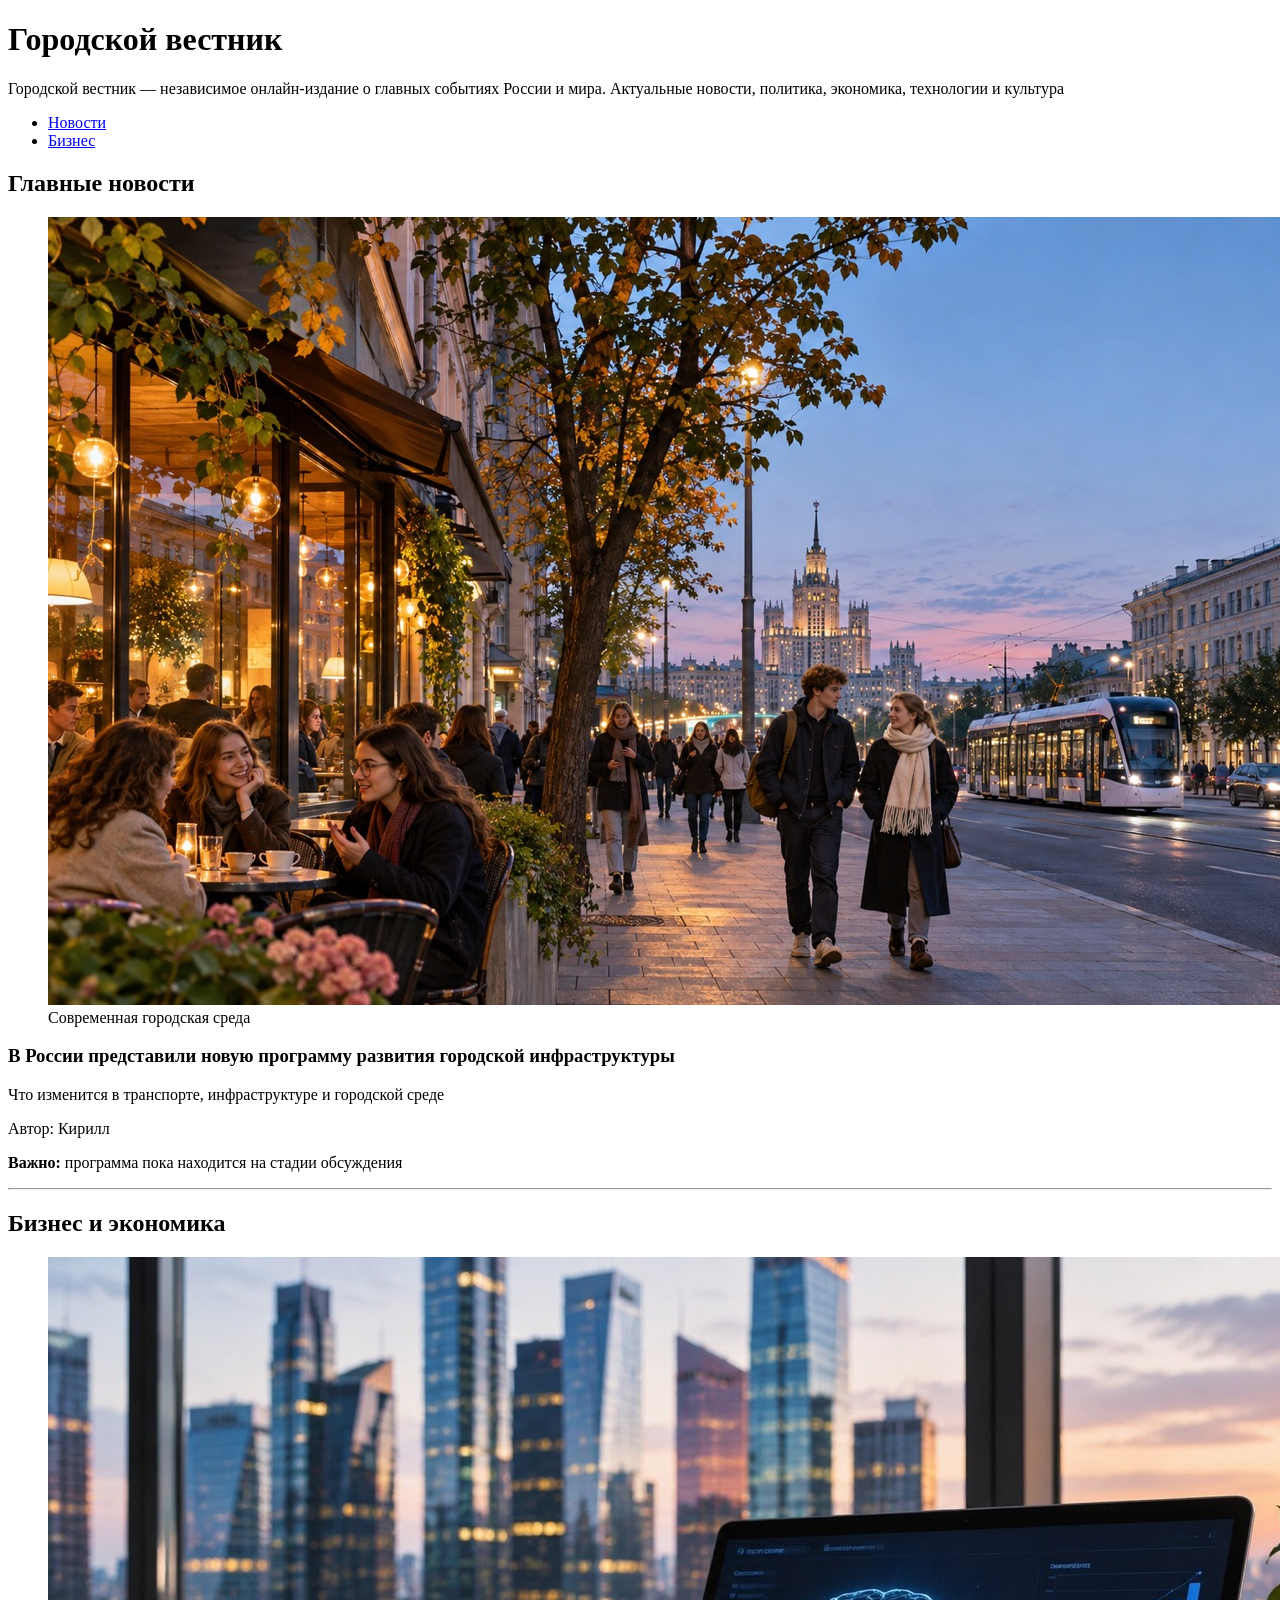
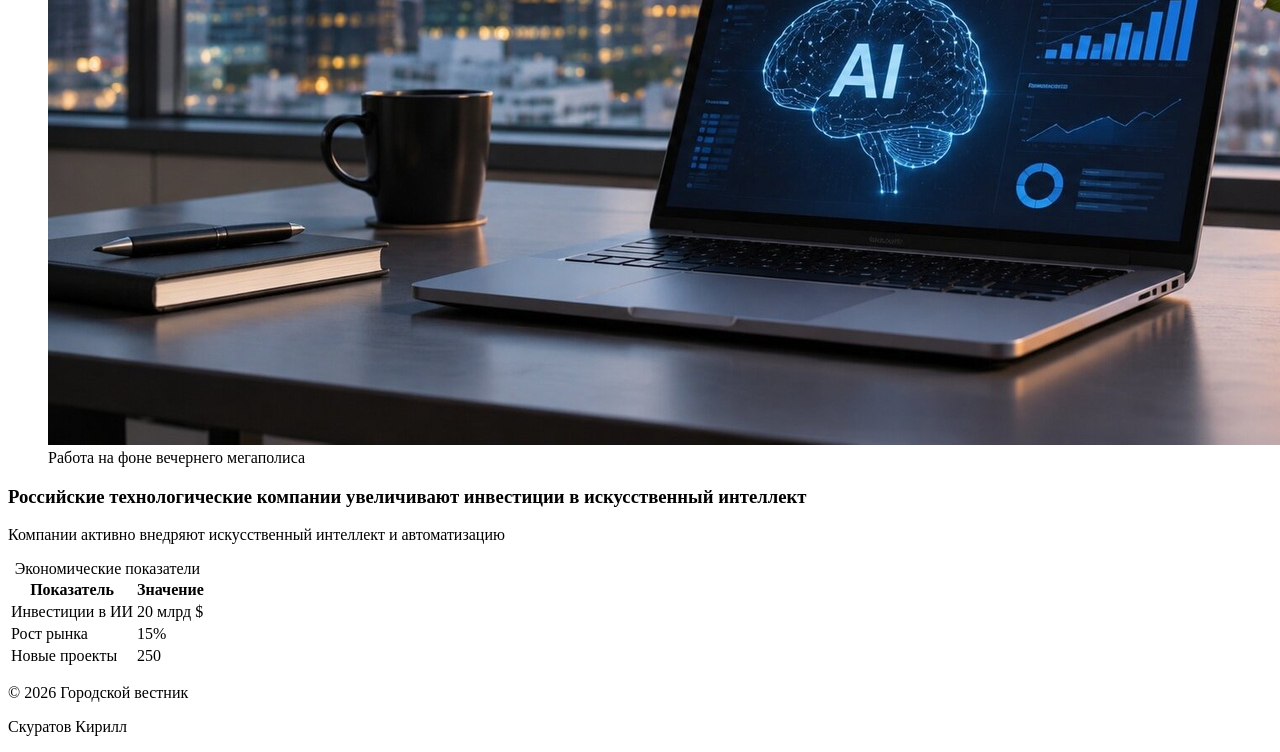
==== index.html @ a871a6bb "Создана HTML-структура онлайн-издания" ====
<!DOCTYPE html>
<html lang="ru">
<head>
    <meta charset="UTF-8">
    <title>Городской вестник</title>
</head>
<body>
    <header>
        <h1>Городской вестник</h1>
        <p>Городской вестник — независимое онлайн-издание о главных 
            событиях России и мира. Актуальные новости, политика, экономика, технологии и культура</p>
        <nav> 
            <ul>
                <li><a href="#news">Новости</a></li>
                <li><a href="#business">Бизнес</a></li>
            </ul>
        </nav>
    </header>

    <main>
        <section id="news">
            <h2>Главные новости</h2>
            <figure>
                <img src="images/hero-city.jpg" alt="Благоустройство территории">
                <figcaption>Современная городская среда</figcaption>
            </figure>
            <h3>В России представили новую программу развития городской инфраструктуры </h3>
            <p> Что изменится в транспорте, инфраструктуре и городской среде</p>
            <p>Автор: <span>Кирилл</span></p>
            <p><strong>Важно: </strong>программа пока находится на стадии обсуждения</p>
        </section>
        
        <hr>
        
        <section id="business">
            <h2> Бизнес и экономика</h2>
            <figure>
                <img src="images/business.jpg" alt="ИИ на фоне вечернего мегаполиса">
                <figcaption>Работа на фоне вечернего мегаполиса</figcaption>
            </figure>
            <h3>Российские технологические компании увеличивают инвестиции в искусственный интеллект </h3>
            <p> Компании активно внедряют искусственный интеллект и автоматизацию</p>
            <table>
                <caption>Экономические показатели</caption>
                <thead>
                    <tr>
                        <th>Показатель</th>
                        <th>Значение</th>
                    </tr>
                </thead>
                <tbody>
                    <tr>
                        <td>Инвестиции в ИИ</td>
                        <td>20 млрд $</td>
                    </tr>
                    <tr>
                        <td>Рост рынка</td>
                        <td>15%</td>
                    </tr>
                    <tr>
                        <td>Новые проекты</td>
                        <td>250</td>
                    </tr>
                </tbody>
            </table>
        </section>
    </main>

    <footer>
        <p>© 2026 Городской вестник</p>
        <p>Скуратов Кирилл</p>
    </footer>
</body>

</html>
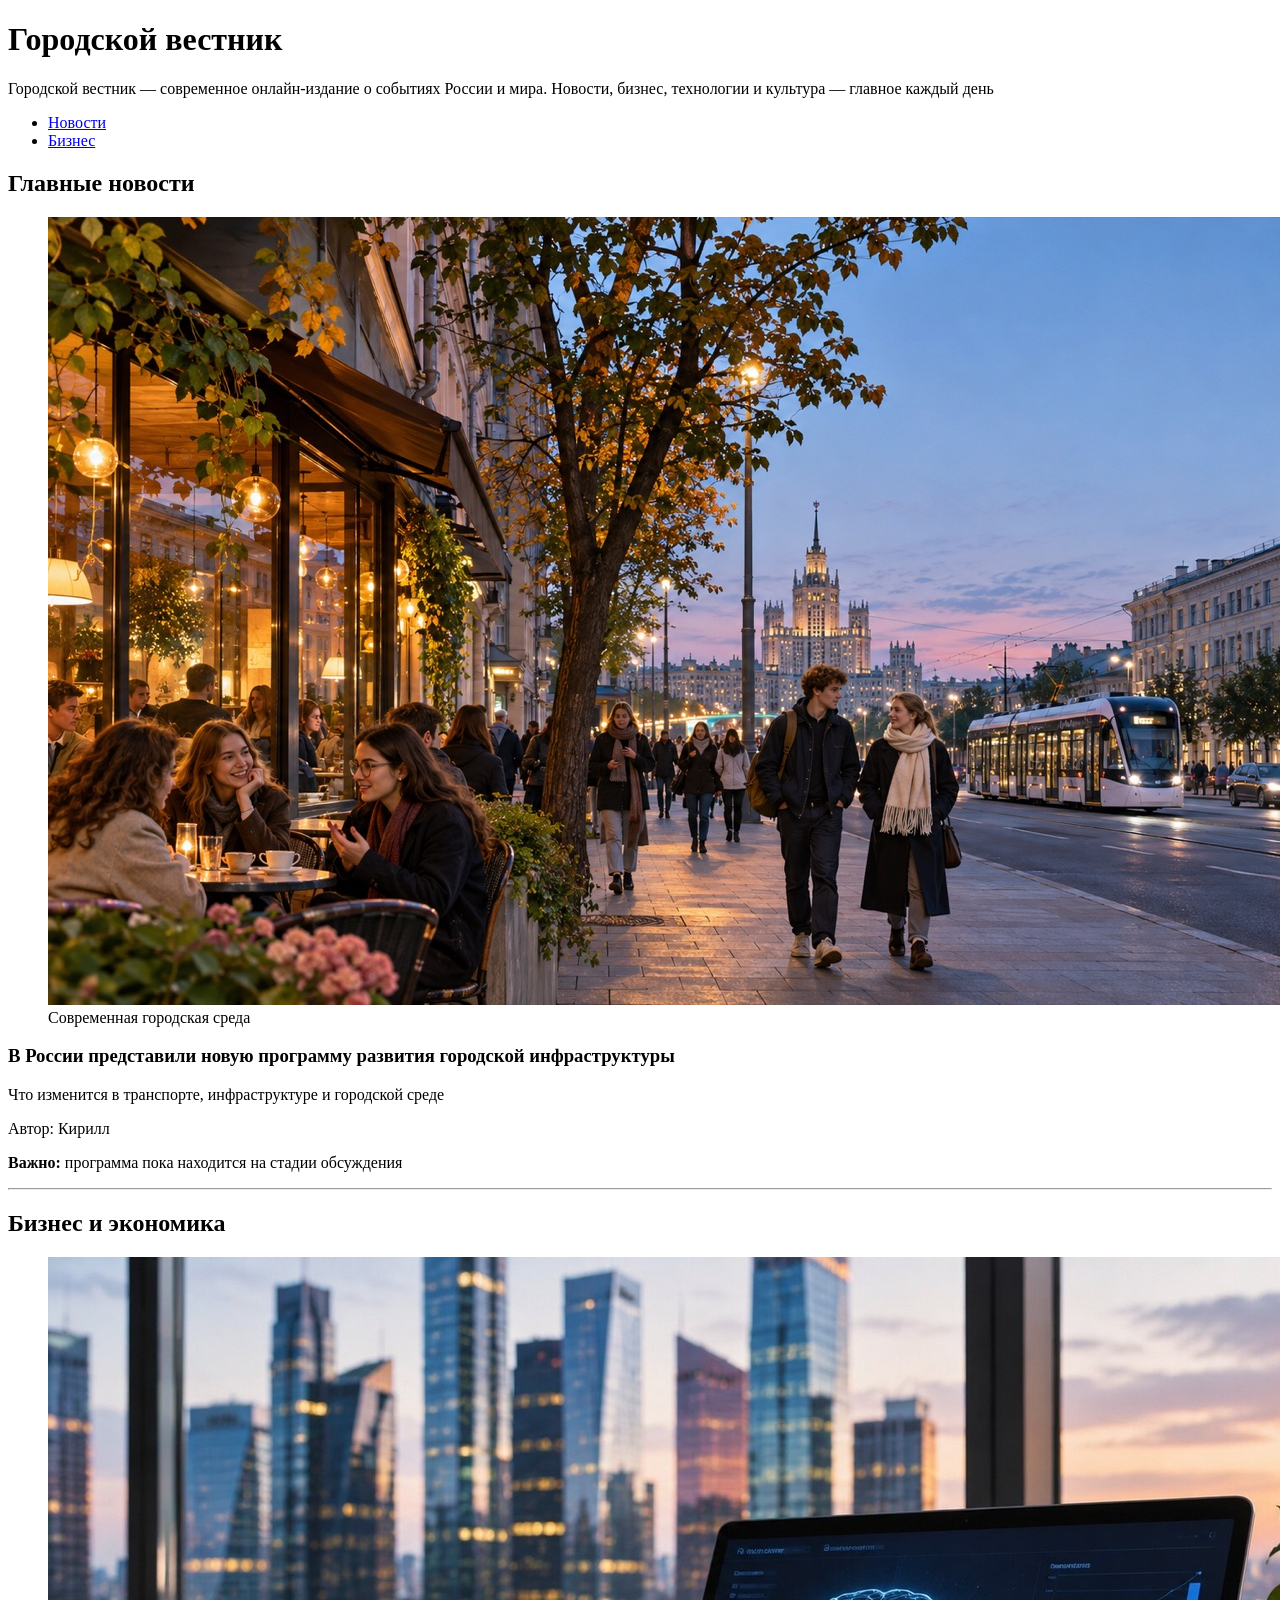
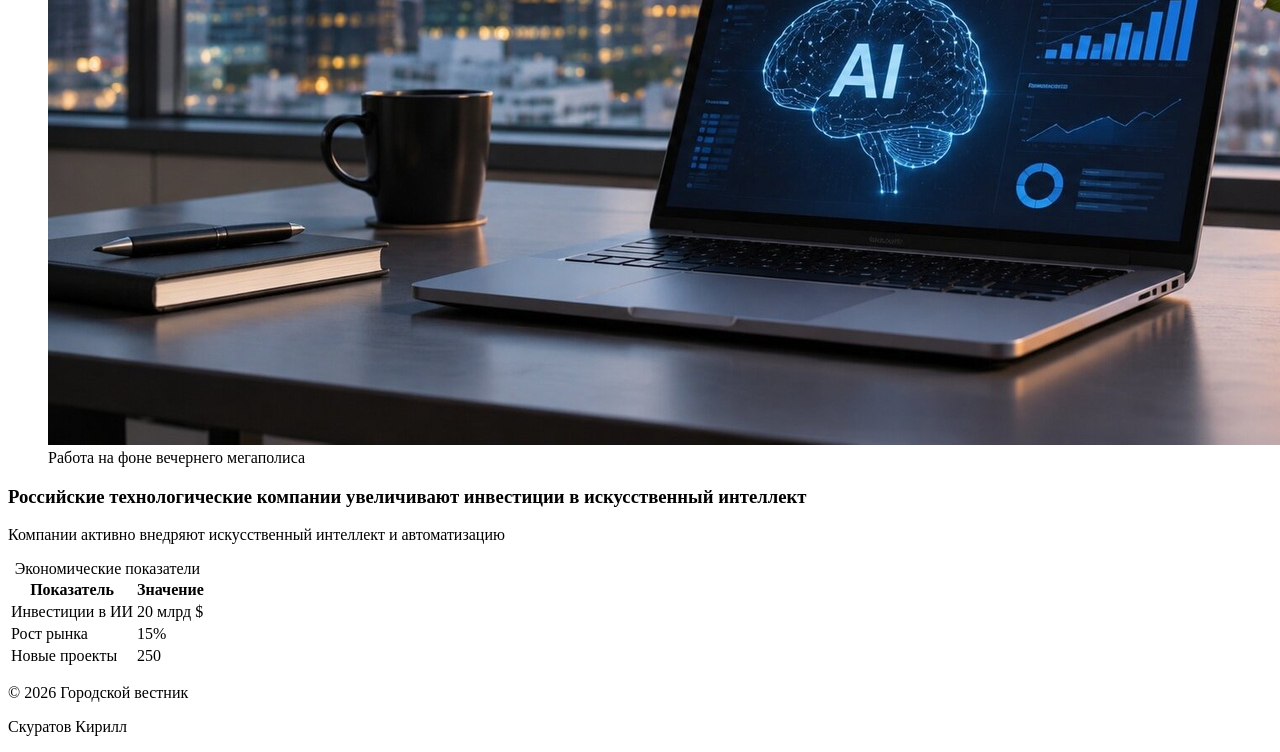
==== commit a714e1db: "Обновлено описание онлайн-издания" ====
--- a/index.html
+++ b/index.html
@@ -7,8 +7,8 @@
 <body>
     <header>
         <h1>Городской вестник</h1>
-        <p>Городской вестник — независимое онлайн-издание о главных 
-            событиях России и мира. Актуальные новости, политика, экономика, технологии и культура</p>
+        <p>Городской вестник — современное онлайн-издание о событиях России и мира. 
+            Новости, бизнес, технологии и культура — главное каждый день</p>
         <nav> 
             <ul>
                 <li><a href="#news">Новости</a></li>
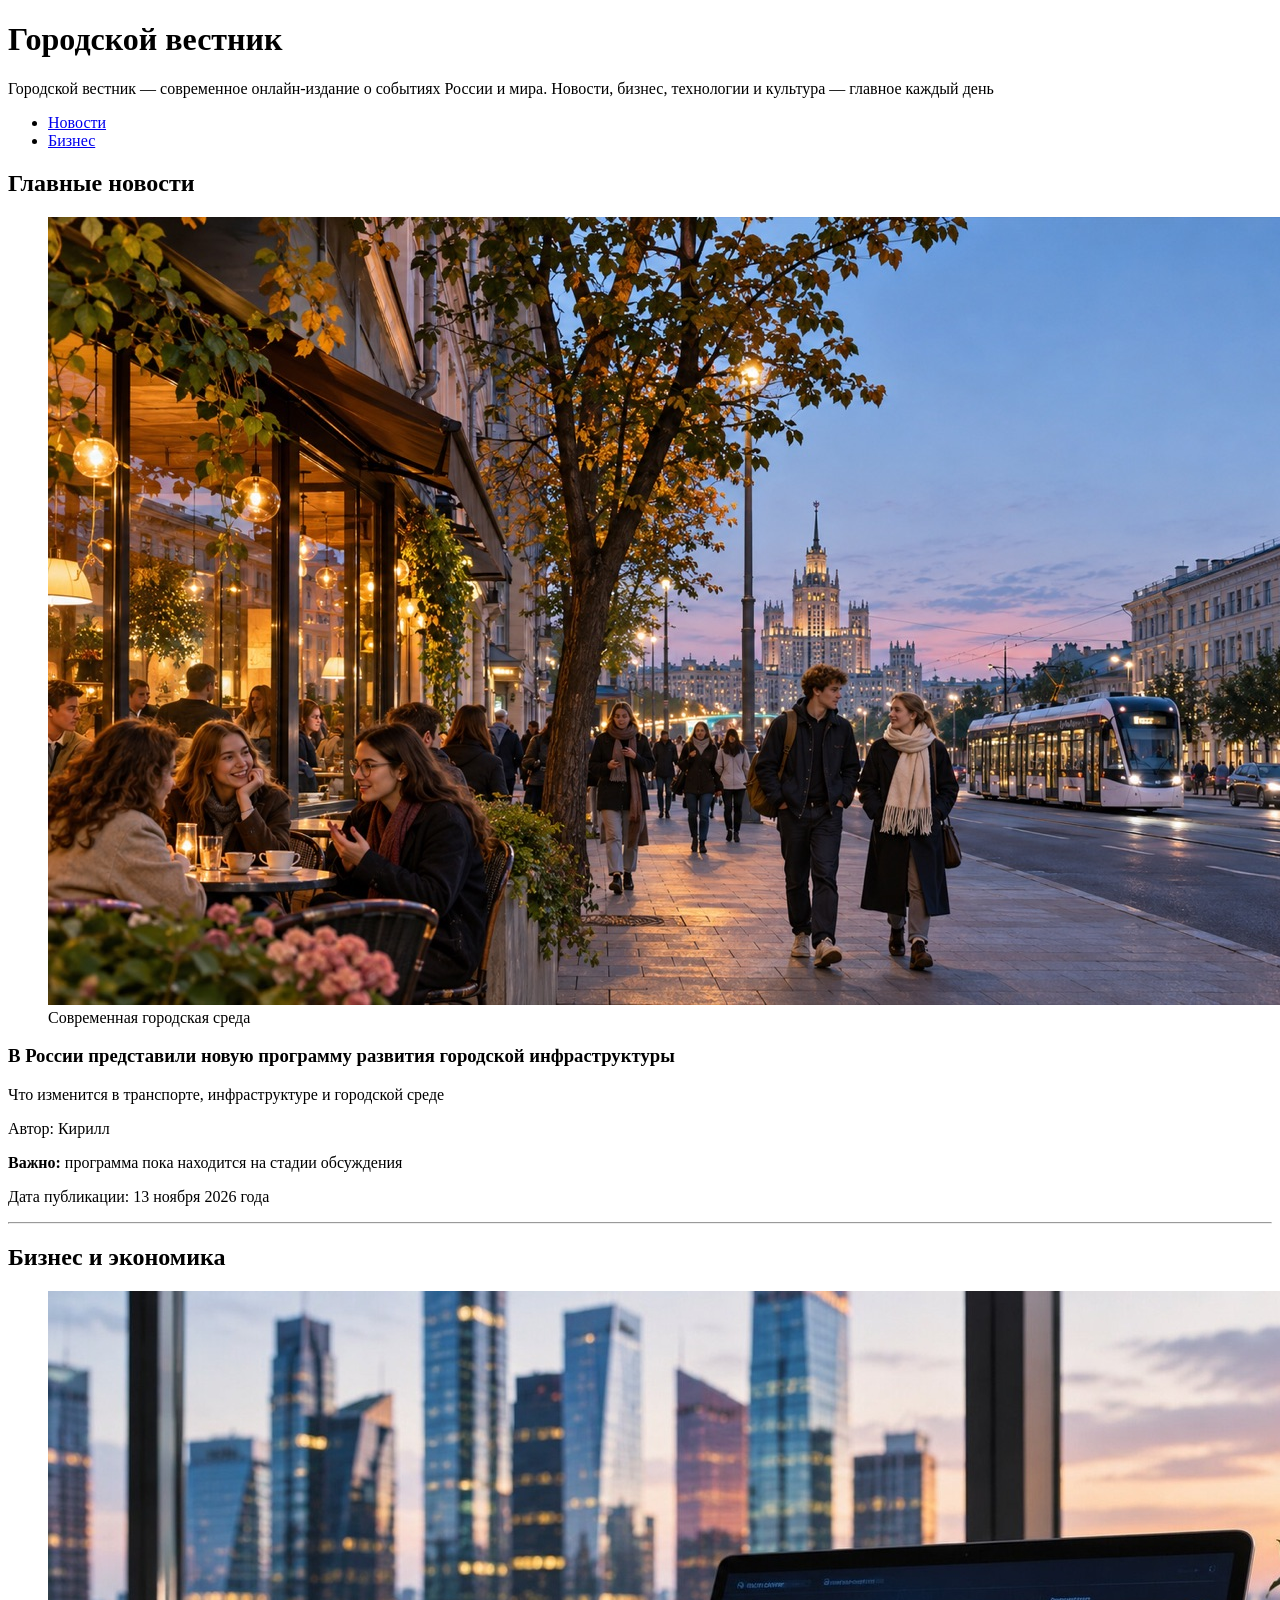
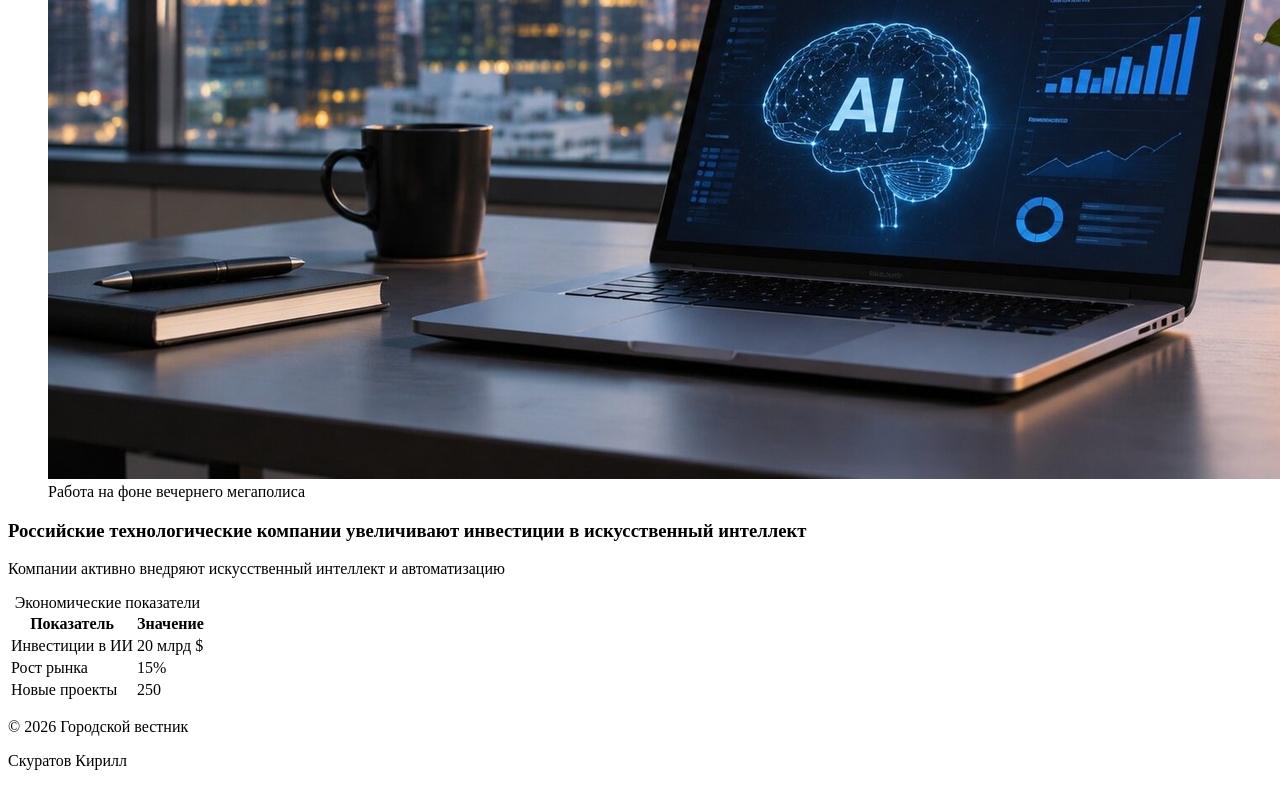
==== commit 13f1b9b7: "Добавлена дата публикации новости" ====
--- a/index.html
+++ b/index.html
@@ -28,6 +28,7 @@
             <p> Что изменится в транспорте, инфраструктуре и городской среде</p>
             <p>Автор: <span>Кирилл</span></p>
             <p><strong>Важно: </strong>программа пока находится на стадии обсуждения</p>
+            <p>Дата публикации: 13 ноября 2026 года</p>
         </section>
         
         <hr>
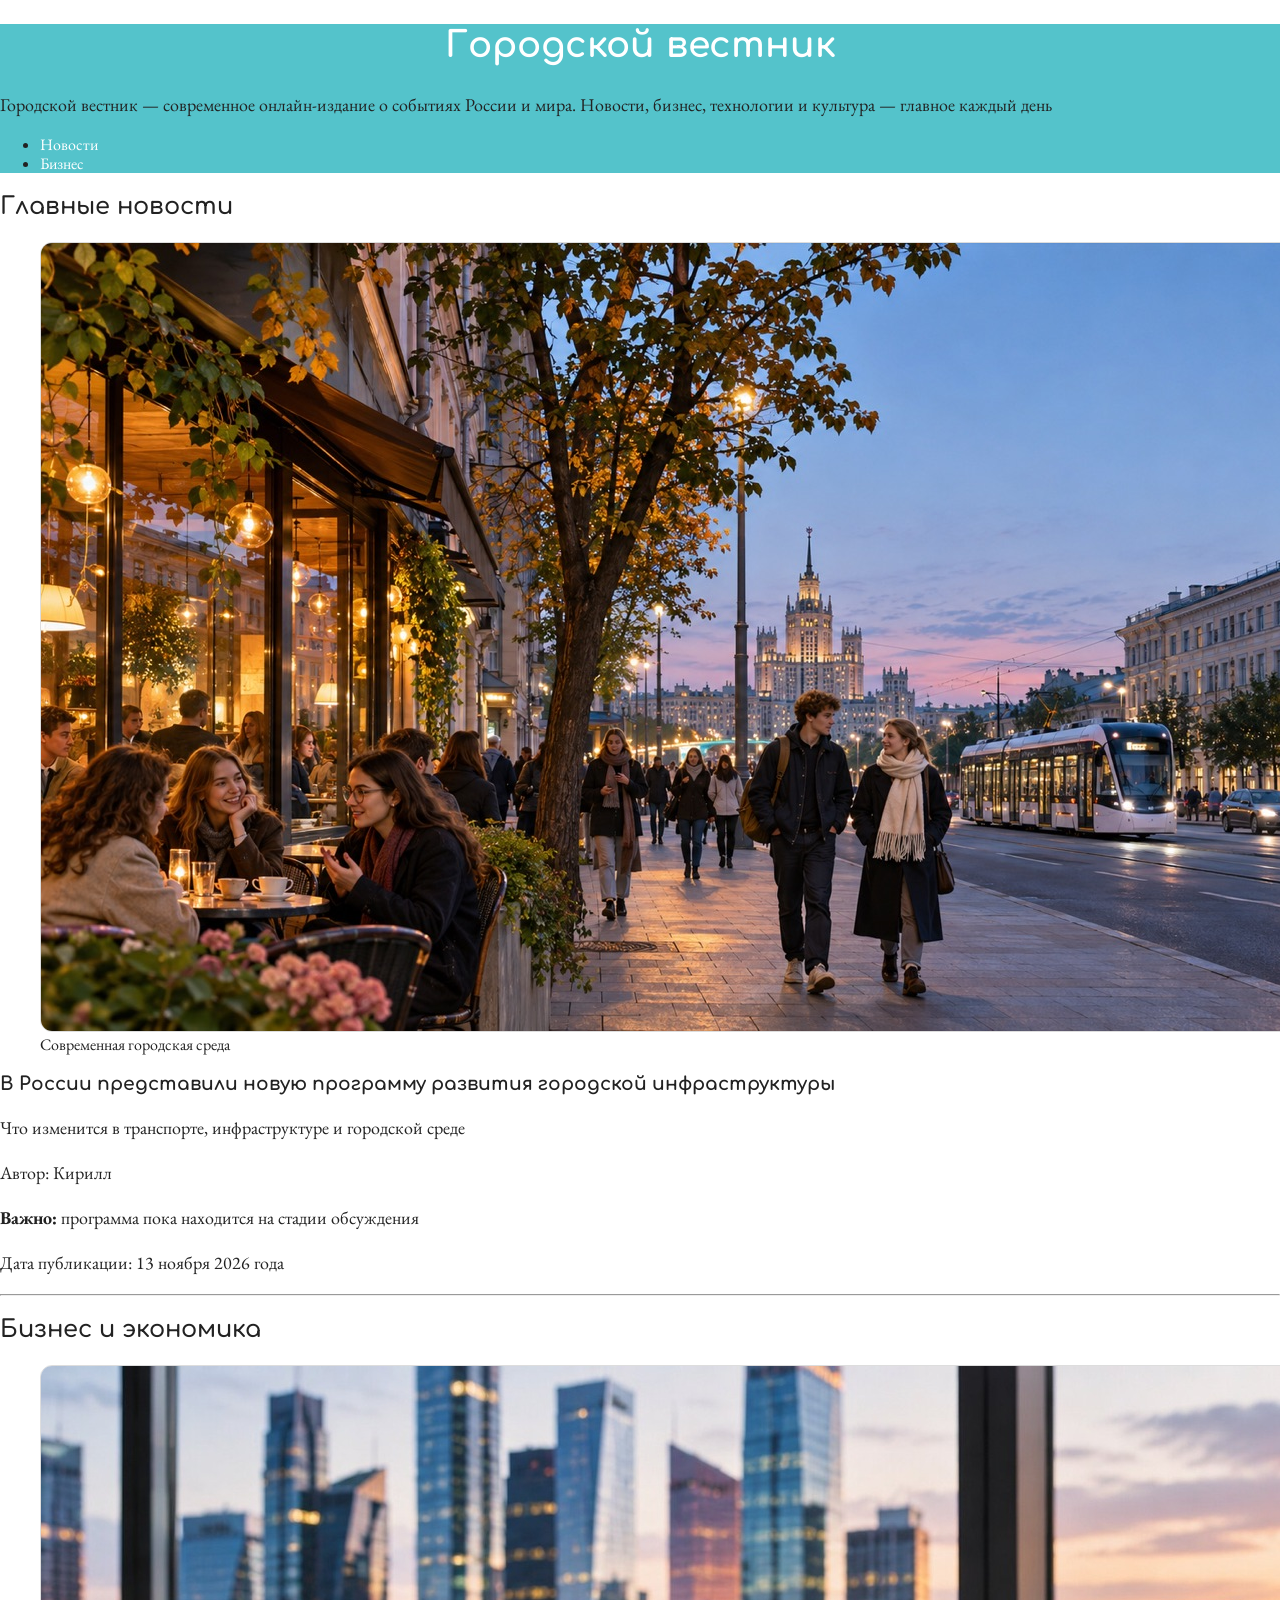
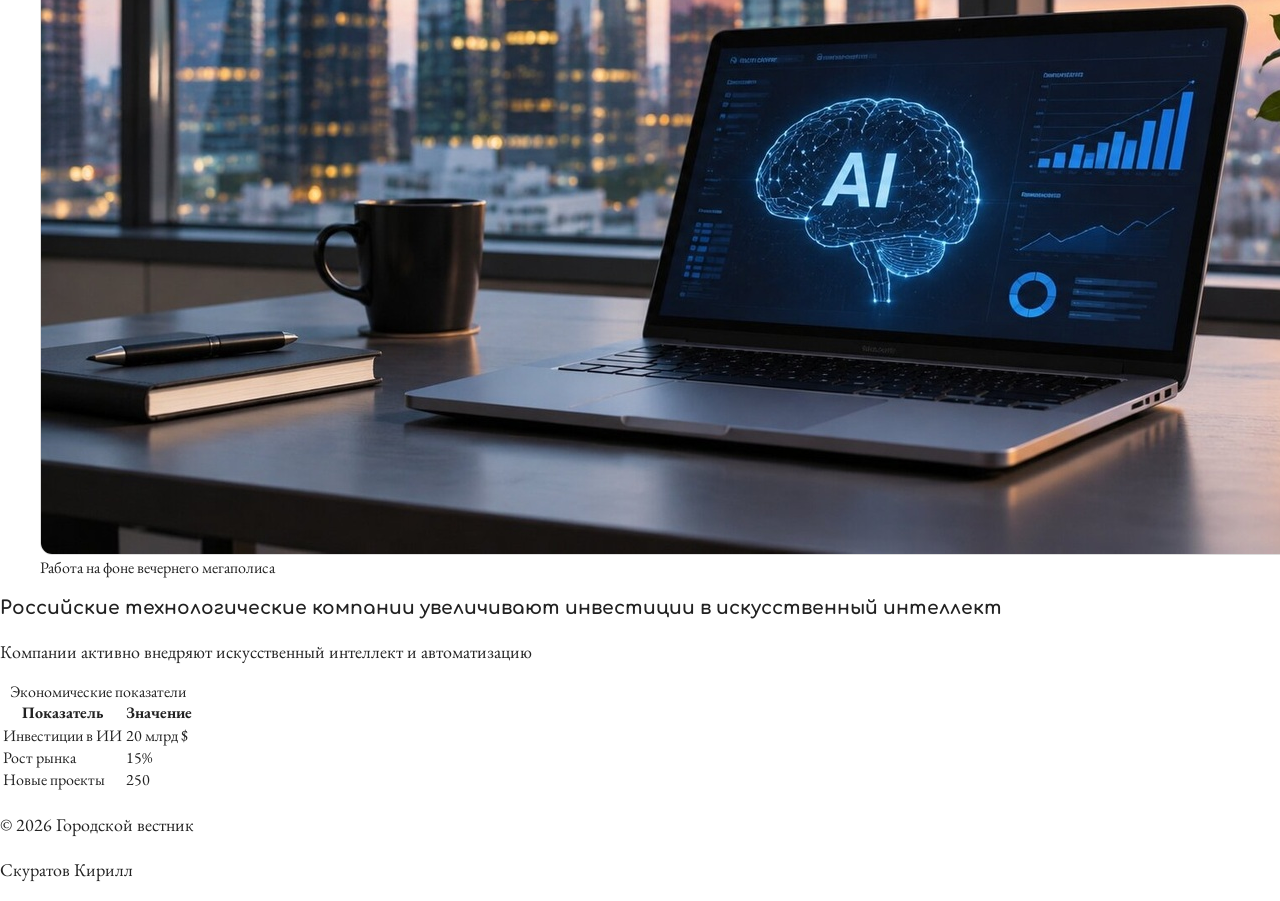
==== commit f119cfc8: "Добавлены CSS-стили онлайн-издания" ====
--- a/index.html
+++ b/index.html
@@ -3,6 +3,11 @@
 <head>
     <meta charset="UTF-8">
     <title>Городской вестник</title>
+    <link rel="stylesheet" href="CSS/normalize.css">
+    <link rel="stylesheet" href="CSS/style.css">
+    <link rel="preconnect" href="https://fonts.googleapis.com">
+    <link rel="preconnect" href="https://fonts.gstatic.com" crossorigin>
+    <link href="https://fonts.googleapis.com/css2?family=Comfortaa:wght@300..700&family=EB+Garamond:ital,wght@0,400..800;1,400..800&display=swap" rel="stylesheet">
 </head>
 <body>
     <header>
--- a/CSS/style.css
+++ b/CSS/style.css
@@ -0,0 +1,46 @@
+body {
+    font-family: "EB Garamond", serif;
+    color: #222222;
+}
+
+h1 {
+    font-size: 36px;
+    font-weight: 700;
+    text-align: center;
+    color: rgb(255, 255, 255);
+}
+
+h2 {
+    font-size: 24px;
+    font-weight: 600;
+    text-align: left;
+
+}
+
+p {
+    font-size: 18px;
+    font-weight: 400;
+    text-align: left;
+    line-height: 1.5;
+}
+
+h1,
+h2,
+h3 {
+    font-family: "Comfortaa", sans-serif;
+    line-height: 1.2;
+}
+
+header {
+    background-color: #54c3cb;
+}
+
+a {
+    color: #ffffff;
+    text-decoration: none;
+}
+
+img {
+    border: 1px solid #dddddd;
+    border-radius: 12px;
+}
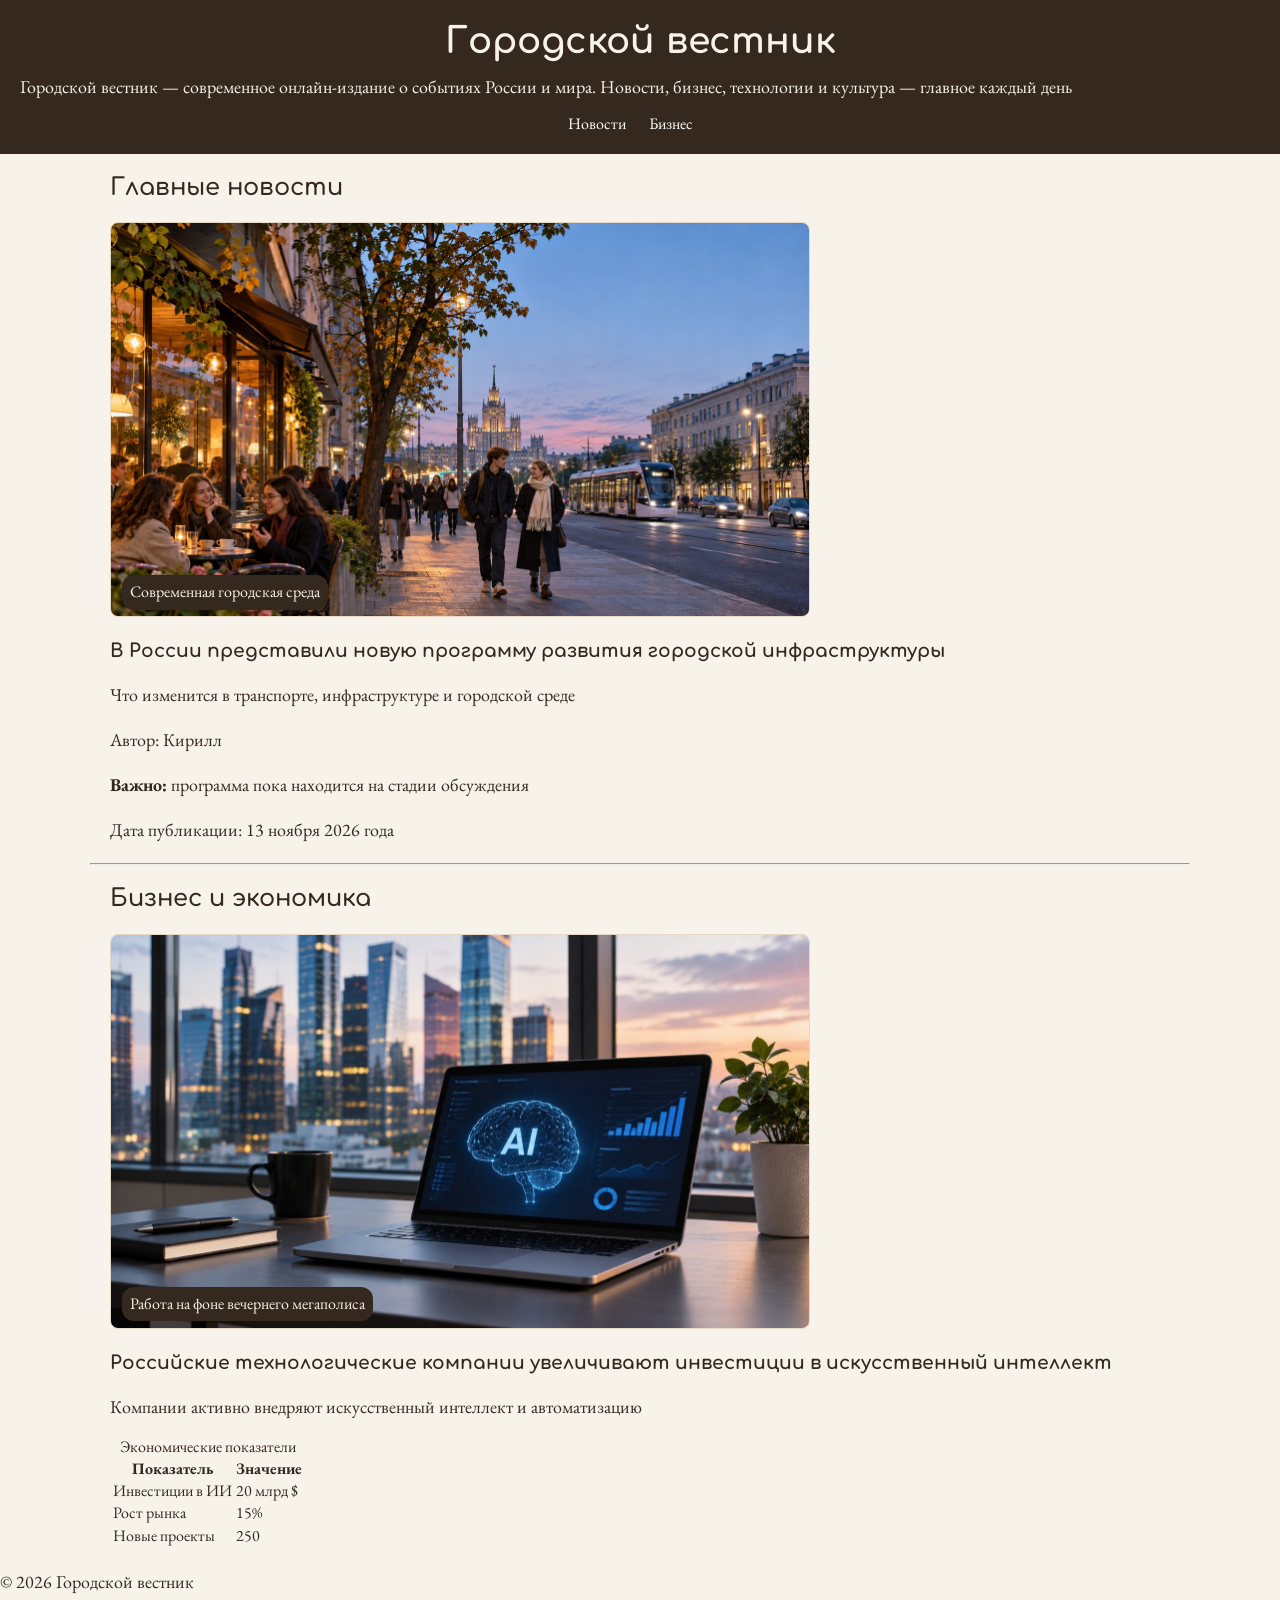
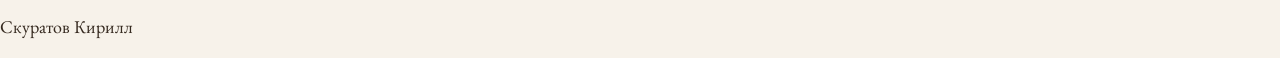
==== commit f384d08b: "Добавлены блочная модель и позиционирование элементов" ====
--- a/index.html
+++ b/index.html
@@ -12,9 +12,9 @@
 <body>
     <header>
         <h1>Городской вестник</h1>
-        <p>Городской вестник — современное онлайн-издание о событиях России и мира. 
+        <p class="defaultTextColor">Городской вестник — современное онлайн-издание о событиях России и мира. 
             Новости, бизнес, технологии и культура — главное каждый день</p>
-        <nav> 
+        <nav>
             <ul>
                 <li><a href="#news">Новости</a></li>
                 <li><a href="#business">Бизнес</a></li>
--- a/CSS/style.css
+++ b/CSS/style.css
@@ -1,20 +1,24 @@
+* {
+    box-sizing: border-box;
+}
+
 body {
     font-family: "EB Garamond", serif;
-    color: #222222;
+    color: #35291F;
+    background-color: #F7F2EA;
 }
 
 h1 {
     font-size: 36px;
     font-weight: 700;
     text-align: center;
-    color: rgb(255, 255, 255);
+    margin: 0;
 }
 
 h2 {
     font-size: 24px;
     font-weight: 600;
     text-align: left;
-
 }
 
 p {
@@ -23,16 +27,18 @@
     text-align: left;
     line-height: 1.5;
 }
+ 
+h1, .defaultTextColor {
+    color: #F7F2EA;
+}
+
 
 h1,
 h2,
 h3 {
     font-family: "Comfortaa", sans-serif;
     line-height: 1.2;
-}
-
-header {
-    background-color: #54c3cb;
+    
 }
 
 a {
@@ -41,6 +47,68 @@
 }
 
 img {
-    border: 1px solid #dddddd;
+    border: 1px solid #E6D8C5;
+    border-radius: 8px;
+    width: 100%;
+    max-width: 700px;
+    height: auto;
+}
+
+section {
+    margin: 20px;
+}
+
+ figure {
+    margin: 0;
+    position: relative;
+    max-width: 700px;
+ }
+
+ figcaption {
+    position: absolute;
+    bottom: 12px;
+    left: 12px;
+    background-color:#35291F;
+    color: #F7F2EA;
+    padding: 8px;
     border-radius: 12px;
+ }
+
+nav ul {
+    list-style: none;
+    padding: 0;
+    margin: 0;
+}
+
+nav li {
+    display: inline-block;
+    margin-right: 20px;
+}
+
+nav {
+    text-align: center;
+}
+
+header {
+    background-color: #35291F;
+    min-height: 120px;
+    padding: 20px;
+}
+
+header h1 {
+    margin-bottom: 10px;
+}
+
+header p {
+    margin: 0;
+}
+
+header nav {
+    margin-top: 15px;
+}
+
+main {
+    width: 90%;
+    max-width: 1100px;
+    margin: 0 auto;
 }
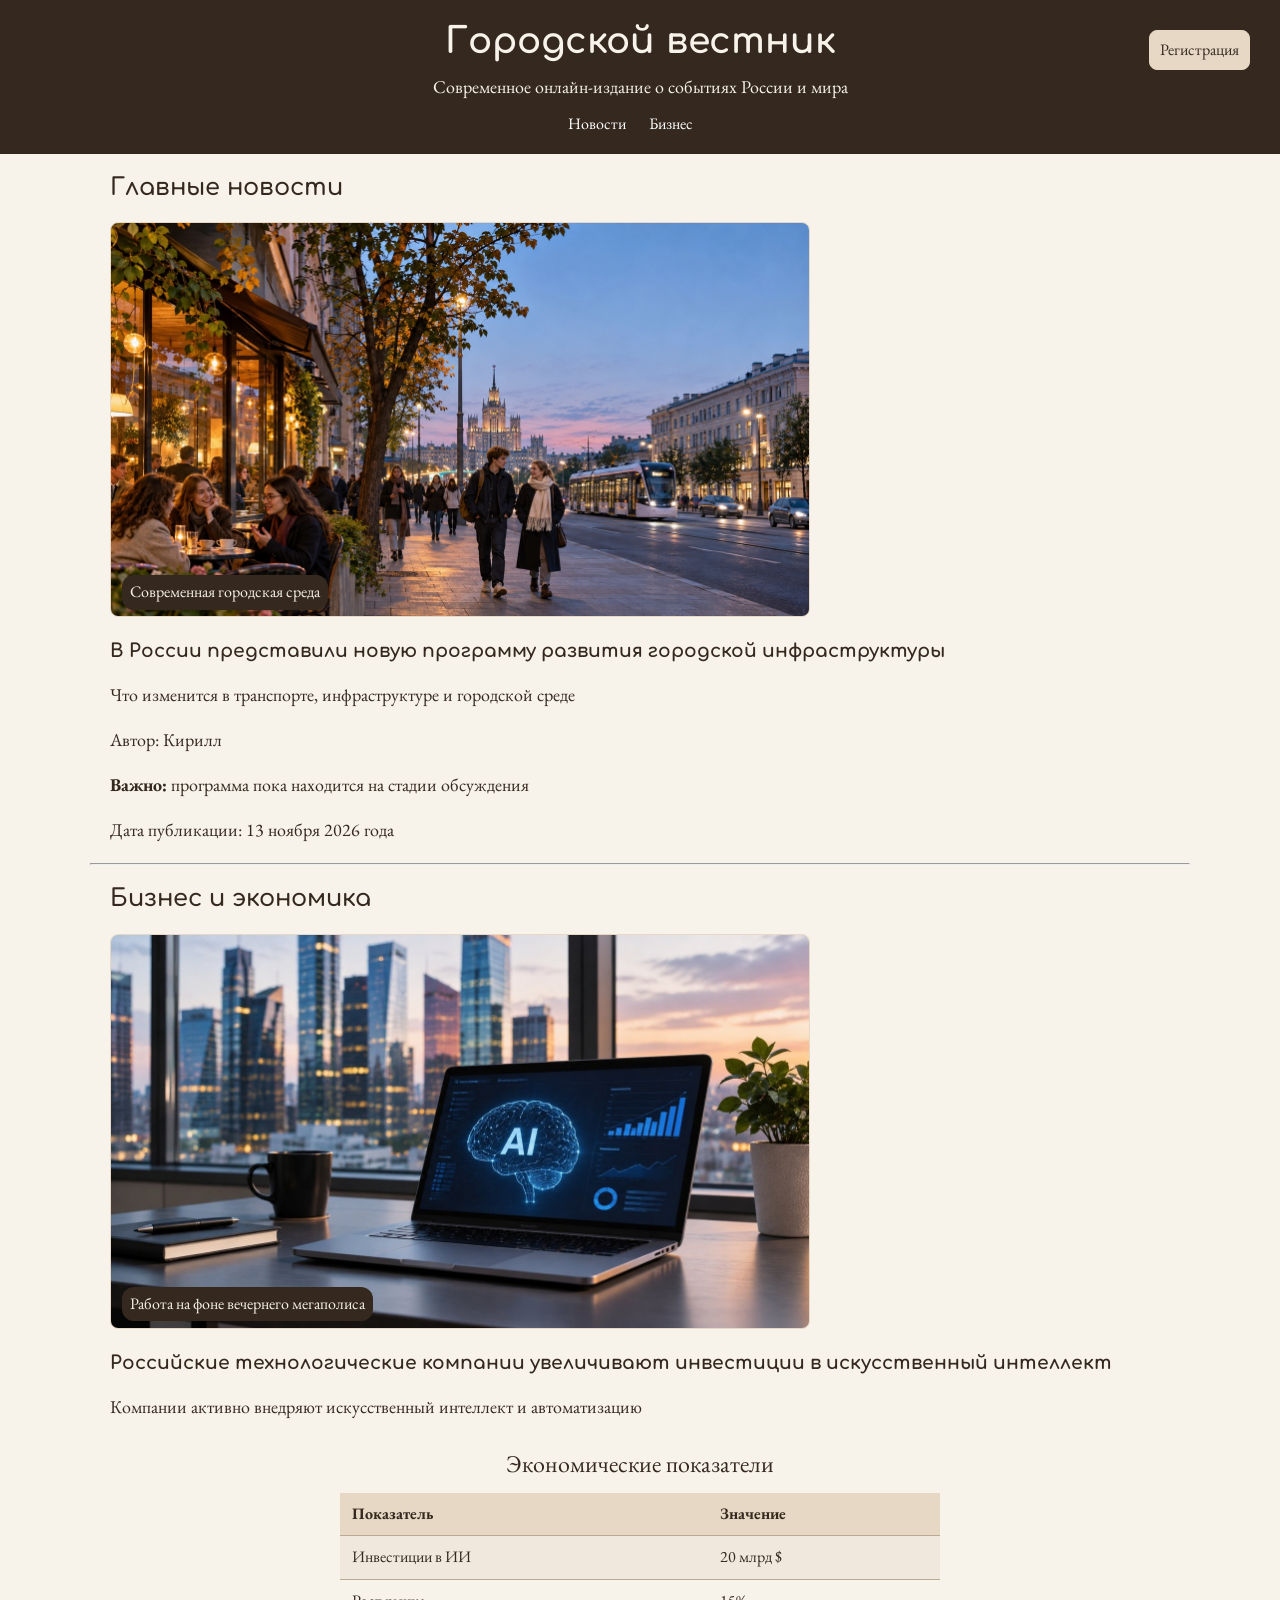
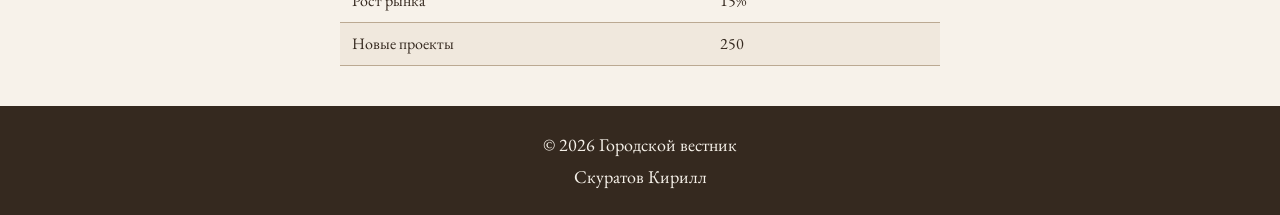
==== commit 9a1d4170: "ЛР7-8: форма регистрации и оформление сайта" ====
--- a/index.html
+++ b/index.html
@@ -12,13 +12,13 @@
 <body>
     <header>
         <h1>Городской вестник</h1>
-        <p class="defaultTextColor">Городской вестник — современное онлайн-издание о событиях России и мира. 
-            Новости, бизнес, технологии и культура — главное каждый день</p>
+        <p class="defaultTextColor SiteDescription">Современное онлайн-издание о событиях России и мира</p>
         <nav>
             <ul>
                 <li><a href="#news">Новости</a></li>
                 <li><a href="#business">Бизнес</a></li>
             </ul>
+            <a href="form.html" class="RegisterLink">Регистрация</a>
         </nav>
     </header>
 
@@ -26,7 +26,9 @@
         <section id="news">
             <h2>Главные новости</h2>
             <figure>
-                <img src="images/hero-city.jpg" alt="Благоустройство территории">
+                <img src="images/hero-city.jpg" alt="Благоустройство территории"
+                width="1400"
+                height="788">
                 <figcaption>Современная городская среда</figcaption>
             </figure>
             <h3>В России представили новую программу развития городской инфраструктуры </h3>
@@ -41,7 +43,9 @@
         <section id="business">
             <h2> Бизнес и экономика</h2>
             <figure>
-                <img src="images/business.jpg" alt="ИИ на фоне вечернего мегаполиса">
+                <img src="images/business.jpg" alt="ИИ на фоне вечернего мегаполиса"
+                width="1400"
+                height="788">
                 <figcaption>Работа на фоне вечернего мегаполиса</figcaption>
             </figure>
             <h3>Российские технологические компании увеличивают инвестиции в искусственный интеллект </h3>
--- a/CSS/style.css
+++ b/CSS/style.css
@@ -27,18 +27,43 @@
     text-align: left;
     line-height: 1.5;
 }
- 
-h1, .defaultTextColor {
-    color: #F7F2EA;
-}
-
+
+h1,
+.defaultTextColor {
+    color: #F7F2EA;
+}
+
+.SiteDescription {
+    text-align: center;
+}
+
+.RegisterLink {
+    color: #35291F;
+    background-color: #E6D8C5;
+    position: absolute;
+    top: 30px;
+    right: 30px;
+    border: 1px solid #E6D8C5;
+    border-radius: 8px;
+    padding: 10px;
+}
+
+.FieldLabel {
+    display: block;
+    margin-bottom: 6px;
+}
+
+.SubmitContainer {
+    max-width: 500px;
+    margin: 0 auto;
+    text-align: center;
+}
 
 h1,
 h2,
 h3 {
     font-family: "Comfortaa", sans-serif;
     line-height: 1.2;
-    
 }
 
 a {
@@ -58,21 +83,21 @@
     margin: 20px;
 }
 
- figure {
+figure {
     margin: 0;
     position: relative;
     max-width: 700px;
- }
-
- figcaption {
+}
+
+figcaption {
     position: absolute;
     bottom: 12px;
     left: 12px;
-    background-color:#35291F;
+    background-color: #35291F;
     color: #F7F2EA;
     padding: 8px;
     border-radius: 12px;
- }
+}
 
 nav ul {
     list-style: none;
@@ -89,10 +114,34 @@
     text-align: center;
 }
 
+table {
+    width: 100%;
+    max-width: 600px;
+    margin: 30px auto;
+    border-collapse: collapse;
+}
+
+caption {
+    font-size: 24px;
+    margin-bottom: 15px;
+}
+
+th,
+td {
+    padding: 12px;
+    text-align: left;
+    border-bottom: 1px solid #BBA992;
+}
+
+th {
+    background-color: #E6D8C5;
+}
+
 header {
     background-color: #35291F;
     min-height: 120px;
     padding: 20px;
+    position: relative;
 }
 
 header h1 {
@@ -105,10 +154,102 @@
 
 header nav {
     margin-top: 15px;
+}
+
+fieldset {
+    max-width: 500px;
+    margin: 20px auto;
+    border-radius: 10px;
+    padding: 20px;
+    border: 1px solid #BBA992;
+}
+
+input[type="text"],
+input[type="date"],
+input[type="password"],
+input[type="email"],
+input[type="tel"] {
+    width: 100%;
+    padding: 12px;
+    margin-bottom: 20px;
+    border-radius: 8px;
+    border: 1px solid #BBA992;
+}
+
+fieldset fieldset {
+    margin-top: 0;
+    margin-bottom: 20px;
+}
+
+legend {
+    font-family: "Comfortaa", sans-serif;
+    font-size: 18px;
+    padding: 0 10px;
+}
+
+button {
+    font-family: "Comfortaa", sans-serif;
+    padding: 12px 20px;
+    background-color: #35291F;
+    color: #F7F2EA;
+    border: 1px solid #35291F;
+    border-radius: 8px;
 }
 
 main {
     width: 90%;
     max-width: 1100px;
     margin: 0 auto;
-}+}
+
+footer {
+    background-color: #35291F;
+    color: #F7F2EA;
+    text-align: center;
+    padding: 20px;
+    margin-top: 40px;
+}
+
+footer p {
+    text-align: center;
+    margin: 5px 0;
+}
+
+button:hover {
+    background-color: #E6D8C5;
+    color: #35291F;
+}
+
+button:active {
+    background-color: #977755;
+    color: #F7F2EA;
+}
+
+.RegisterLink:hover {
+    background-color: #F7F2EA;
+}
+
+.RegisterLink:active {
+    background-color: #977755;
+    color: #F7F2EA;
+}
+
+input:required {
+    border-left: 3px solid #977755;
+}
+
+/* Псевдоэлементы */
+
+::selection {
+    background-color: #35291F;
+    color: #F7F2EA;
+}
+
+input::placeholder {
+    color: #050000;
+}
+
+
+tbody tr:nth-child(odd) {
+    background-color: #F0E8DD;
+}
